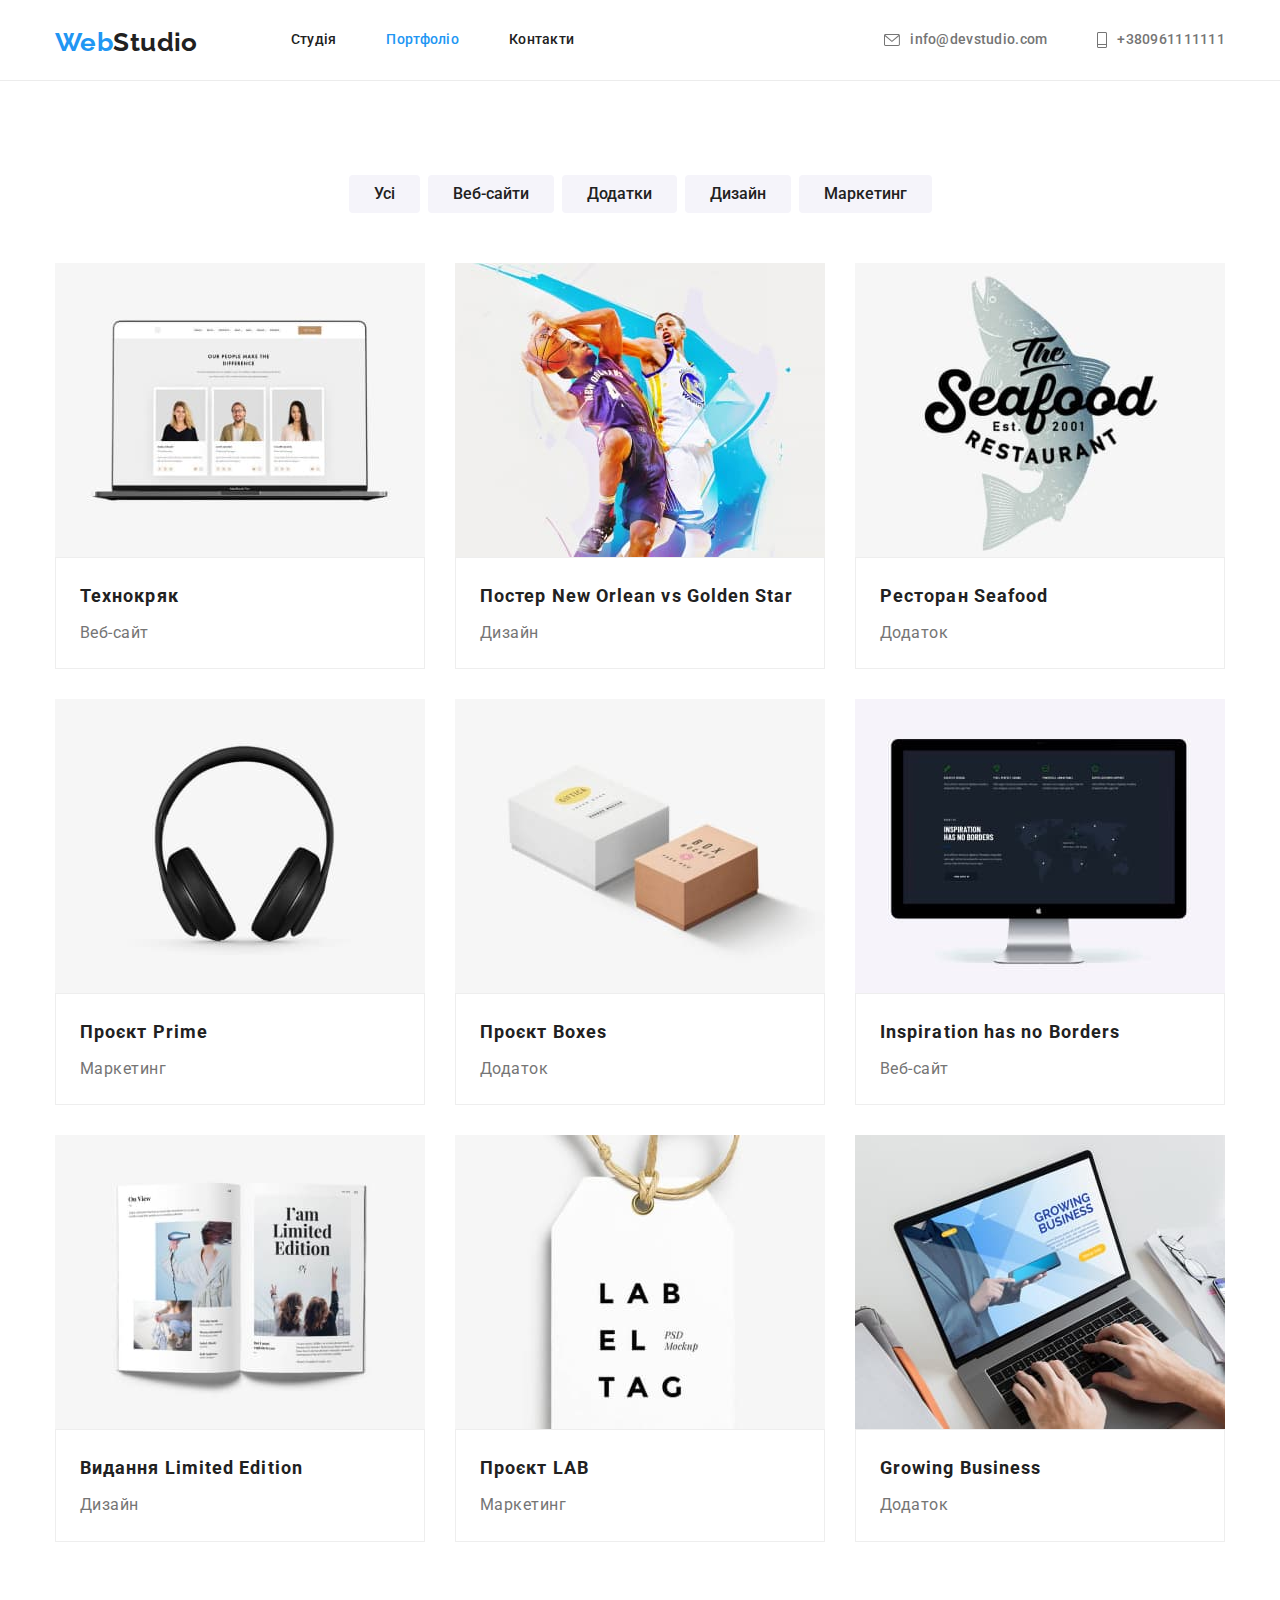
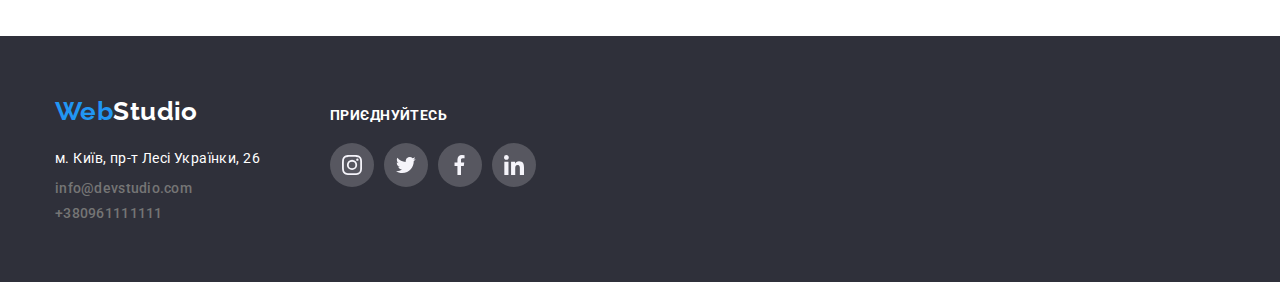
==== portfolio.html @ 4f599ad9 "5 домашка" ====
<!DOCTYPE html>
<html lang="uk">
<head>
    <meta charset="UTF-8">
    <meta http-equiv="X-UA-Compatible" content="IE=edge">
    <meta name="viewport" content="width=device-width, initial-scale=1.0">
    <title>Portfolio</title>
    <link rel="preconnect" href="https://fonts.googleapis.com"/>
    <link rel="preconnect" href="https://fonts.gstatic.com" crossorigin/>
    <link href="https://fonts.googleapis.com/css2?family=Raleway:wght@700&family=Roboto:ital,wght@0,400;0,500;0,700;1,900&display=swap" rel="stylesheet">
    <link rel="stylesheet" href="https://cdnjs.cloudflare.com/ajax/libs/modern-normalize/1.1.0/modern-normalize.min.css">
    <link rel="stylesheet" href="css/styles.css"/>
</head>
<body>
    <header class="page-header">
        <div class="container">
            <nav class="main-nav">
                <a class="logo-link" href="./index.html" lang="en">Web<span class="logo-header">Studio</span></a>
                <ul class="site-nav list">
                    <li class="item"><a href="./index.html" class="link">Студія</a></li>
                    <li class="item"><a href="./portfolio.html" class="link current">Портфоліо</a></li>
                    <li class="item"><a href="#" class="link">Контакти</a></li>
                </ul>
            </nav>      
            <ul class="contact-nav list">
                <li class="item">
                <a class="contacts-page link" href="mailto:info@devstudio.com" class="link">
                    <svg aria-label="конверт" class="button-icon" width="16" height="12">
                    <use href="./images/icons.svg#icon-envelope"></use>  
                </svg>info@devstudio.com</a></li>
                <li class="item">
                <a class="contacts-page link" href="tel:+380961111111" class="link">
                    <svg aria-label="телефон" class="smartphone" width="10" height="16"> 
                    <use href="./images/icons.svg#icon-phone"></use> 
                </svg>+380961111111</a></li>
            </ul>
        </div>
    </header>
    <main>
        <section class="port">
            <div class="container">
            <h1 class="visually-hidden">Приклади робіт</h1>
            <ul class="site-works list">
                <li class="item">
                    <button type="button" class="links">Усі</button>
                </li>
                <li class="item">
                    <button type="button" class="links">Веб-сайти</button>
                </li>
                <li class="item">
                    <button type="button" class="links">Додатки</button>
                </li>
                <li class="item">
                    <button type="button" class="links">Дизайн</button>
                </li>
                <li class="item">
                    <button type="button" class="links">Маркетинг</button>
                </li>
                
            </ul>
            <ul class="project-list">
                <li class="item">
                    <a class="hor" href=""> 
                    <img class="card-image" src="images/imgportfolio.jpg" alt="Фото приклад Веб-сайту Технокряк" width="370" style="display:block"/>
                    <div class="card-content">
                        <h2 class="works-title">Технокряк</h2>
                        <p class="works-text">Веб-сайт</p>
                    </div>
                </a>
                </li>
                <li class="item">
                    <a class="hor" href="">
                    <img class="card-image" src="images/img1portfolio.jpg" alt="Фото приклад дизайну Постер New Orlean vs Golden Star" width="370" style="display:block"/>
                    <div class="card-content">
                        <h2 class="works-title">Постер New Orlean vs Golden Star</h2>
                        <p class="works-text">Дизайн</p>
                    </div> 
                    </a>    
                </li>
                <li class="item">
                    <a class="hor" href="">
                    <img class="card-image" src="images/img2portfolio.jpg" alt="Фото приклад додатку Ресторан Seafood" width="370" style="display:block"/>
                    <div class="card-content">
                        <h2 class="works-title">Ресторан Seafood</h2>
                        <p class="works-text">Додаток</p>
                    </div>
                    </a>
                </a> 
                </li>
                <li class="item">
                    <a class="hor" href="">
                    <img class="card-image" src="images/img3portfolio.jpg" alt="Фото приклад проєкт Prime" width="370" style="display:block"/>
                    <div class="card-content">
                        <h2 class="works-title">Проєкт Prime</h2>
                        <p class="works-text">Маркетинг</p>
                    </div>
                    </a>
                </li>
                <li class="item">
                    <a class="hor" href="">
                    <img class="card-image" src="images/img4portfolio.jpg" alt="Фото приклад додатку Проєкт Boxes" width="370" style="display:block"/>
                    <div class="card-content">
                        <h2 class="works-title">Проєкт Boxes</h2>
                        <p class="works-text">Додаток</p>
                    </div> 
                    </a>
                </li>
                <li class="item">
                    <a class="hor" href="">
                    <img class="card-image" src="images/img5portfolio.jpg" alt="Фото приклад Веб-сайт Inspiration has no Borders" width="370" style="display:block"/>
                    <div class="card-content">
                    <h2 class="works-title">Inspiration has no Borders</h2>
                    <p class="works-text">Веб-сайт</p>
                    </div>
                    </a>
                </li>
                <li class="item">
                    <a class="hor" href="">
                    <img class="card-image" src="images/img6portfolio.jpg" alt="Фото приклад дизайну Видання Limited Edition" width="370" style="display:block"/>
                    <div class="card-content">
                    <h2 class="works-title">Видання Limited Edition</h2>
                    <p class="works-text">Дизайн</p>
                    </div>
                    </a>
                </li>
                <li class="item">
                    <a class="hor" href="">
                    <img class="card-image" src="images/img7portfolio.jpg" alt="Фото приклад маркетингу Проєкт LAB" width="370" style="display:block"/>
                    <div class="card-content">
                    <h2 class="works-title">Проєкт LAB</h2>
                    <p class="works-text">Маркетинг</p>
                    </div>
                    </a>
                </li>
                <li class="item">
                    <a class="hor" href="">
                    <img class="card-image" src="images/img8portfolio.jpg" alt="Фото приклад додатку Growing Business" width="370" style="display:block"/>
                    <div class="card-content">
                    <h2 class="works-title">Growing Business</h2>
                    <p class="works-text">Додаток</p>
                    </div>
                    </a>
                </li>
            </ul>
        </div>
        </section>
    </main>
    <footer class="contact-list">
    <div class="container footernew">
        <div class="footer-hub">
        <a href="./index.html" class="logof-link">Web<span class="logo-studio">Studio</span></a>
        <address class="keys">
            <ul class="contact-foot list">
                <li class="item"><a href="https://goo.gl/maps/CPtrU1FHBa2aNyZL9" class="map-link" target="_blank" rel="noopener noreferrer nofollow">м. Київ, пр-т Лесі Українки, 26</a></li>
                <li class="item"><a href="mailto:info@devstudio.com" class="link">info@devstudio.com</a></li>
                <li class="item"><a href="tel:+380961111111" class="link">+380961111111</a></li>
            </ul>
        </div>
        </address>
        <div class="super-footer">
            <p class="social-foot">Приєднуйтесь</p>
            <ul class="social-media-foot">
                <li class="block">
                    <a href="#" class="sociamod-link">
                    <svg aria-label="інстаграм" class="company-icon-footer" width = "20" height = "20">
                    <use href="./images/icons.svg#icon-instagram"></use>
                    </svg></a>
                </li>
                <li class="block">
                    <a href="#" class="sociamod-link">
                        <svg aria-label="твіттер" class="company-icon-footer" width = "20" height = "20">
                        <use href="./images/icons.svg#icon-tviter"></use>
                        </svg></a>
                </li>
                <li class="block">
                    <a href="#" class="sociamod-link">
                        <svg aria-label="фейсбук" class="company-icon-footer" width = "20" height = "20">
                        <use href="./images/icons.svg#icon-facebook"></use>
                        </svg></a>
                </li>
                <li class="block">
                    <a href="#" class="sociamod-link">
                        <svg aria-label="лінкедін" class="company-icon-footer" width = "20" height = "20">
                        <use href="./images/icons.svg#icon-linkedin"></use>
                        </svg></a>
                </li>
            </ul>
            </div>
    </footer>
    </div>
</body>
</html>
---- css/styles.css ----
:root {
    --primary-text-color:#757575;
    --title-text-color:#212121;
    --accent-color:#2196F3;
    --primary-white-color:#ffffff;
    --secondary-black-color: #2F303A;
    --super-blue-color :#188CE8;
    --fon-button-color : #F5F4FA;
    --fon-icon-color : rgba(245, 244, 250, 1);
    --icon-fons-color : rgba(175, 177, 184, 1);
    --link-icon-color : rgba(255, 255, 255, 0.1);
    --client-icon-color : rgba(33, 150, 243, 1);
    --text-people-color:rgba(117, 117, 117, 1);

    --main-font: 'Roboto',sans-serif;
    --secondary-font : 'Raleway',sans-serif;
}

/*body*/

body {
    font-size: 14px;
    background-color:var(--primary-white-color);
    color: var(--primary-text);
    font-family: 'Roboto',sans-serif;
    letter-spacing: 0.03em;
}

/*Утиліт*/
.contacts-page {
    display: flex ;
    align-items: center;
}
.button-icon {
    margin-right: 10px;
    align-items: center;
    fill: currentColor;
}
.button-icon:hover,
.smartphone {
    fill: var(--accent-color);
}
.smartphone {
    align-items: center;
    margin-right: 10px;
    fill: currentColor;
}
.customers-list .fixt {
    display: flex;
    align-items: center;
    cursor: pointer;
    border-radius: 4px;
    justify-content: center;
    width: 170px;
    height: 92px;
    margin-right: 30px;
}
.customers-list .omga{
    fill: var(--icon-fons-color);
}
.omga:hover,
.omga:focus {
    border: 1px solid var(--accent-color);
    fill: var(--accent-color);
}
.sociamod-link:hover,
.sociamod-link:focus {
    background-color: var(--accent-color);
    fill:var(--primary-white-color);
}
.sociamod-links:hover,
.sociamod-links:focus {
    background-color: var(--accent-color);
    fill: var(--primary-white-color);
}

.omga { 
    text-decoration: none;
    width: 100%;
    height: 100%;
    display: flex;
    align-items: center;
    justify-content: center;

    border: 1px solid var(--icon-fons-color);
    border-radius: 4px;
    fill: var(--accent-color);
}

.features-list .superio {
    display: flex;
    align-items: center;
    justify-content: center;
    border-radius: 4px;
    background-position: center;
    height: 120px;
}

.person-card {
    background-color: var(--primary-white-color);
}


.list {
    list-style: none;
    padding: 0;
    margin: 0;
}
.container {
    width: 1200px;
    margin-left: auto;
    margin-right: auto;
    padding-left: 15px;
    padding-right: 15px;
}
.page-header {
    border-bottom: 1px solid rgba(236, 236, 236, 1) ;
 
}
.page-header>.container{
       display: flex;
} 
/*Main-nav*/

.main-nav {
    display: flex;
    width: 1200;
    align-items: center;
    border: rgba(236, 236, 236, 1);
}
 /*WebStudio*/

.logo-link {
    color:var(--accent-color);
    font-family: var(--secondary-font);

    font-weight: 700;
    font-size: 26px;
    line-height: 1.19;
    text-decoration: none;
    padding-top: 25px;
}
.logo-header {
    color:var(--title-text-color) ;
}
/*Site nav*/
.site-nav .link,
.site-nav .list {
    color: var(--title-text-color);

    font-weight: 500;
    font-size: 14px;
    line-height: 1.14;
    letter-spacing: 0.02em;
    text-decoration: none;
}
.site-nav .link:hover, 
.site-nav .link:focus {
    color:var(--accent-color);
}
.site-nav .link.current {
    color: var(--accent-color);
}
.site-nav  {
    display: flex;
    margin-left: 93px;
}
.site-nav .item {
    margin-right: 0px;
}
.site-nav .item:not(:last-child) {
    margin-right: 50px;
}
.site-nav .link {
    display: block;
    padding-top:  32px;
    padding-bottom: 32px;
}

/*Contact nav*/

.contact-nav .link {
    color: var(--primary-text-color);

    font-weight: 500;
    font-size: 14px;
    line-height: 1.14;
    letter-spacing: 0.02em;
    text-decoration: none;

    display: flex;
    padding-top:  32px;
    padding-bottom: 32px;
    align-items: center;
}
.contact-nav .link:hover, 
.contact-nav .link:focus {
    color: var(--accent-color);
}
.site-nav .list {
    color: var(--primary-text-color);
    font-weight: 500;
    font-size: 14px;
    line-height: 1.14;
    letter-spacing: 0.02em;
    text-decoration: none;
}
.contact-nav {
    display: flex;
    margin-left: auto;
}
.contact-nav .item {
    margin-right: 0px;
}
.contact-nav .item:not(:last-child) {
    margin-right: 50px;
}

/*Hero*/

.hero {
    max-width: 1600px;
    height: 600px;
    background-image: linear-gradient(to right,rgba(47, 48, 58, 0.4),rgba(47, 48, 58, 0.4)), url(../images/img-fone.jpg);
    background-repeat: no-repeat;
    background-position: center;
    text-align: center;
    margin-top: 0;
    margin: 0px auto;
    padding-bottom: 200px;
    padding-top: 200px;
}
h1,h2,h3 { margin: 0px;
}

.hero-title {
    margin-bottom: 30px;

    color:var(--primary-white-color) ;
    
    font-weight: 900;
    font-size: 44px;
    line-height: 1.37;
    letter-spacing: 0.06em;
    text-transform: uppercase;
}

/*features*/
.mario {
    margin-top: 30px;
}

.features-list .title {
    color: var(--title-text-color);

    font-weight: 700;
    font-size: 14px;
    line-height: 1.14;
    text-transform: uppercase;
    
    margin-top: 0;
    margin-bottom: 10px;
}
.features-list .text {
    color: var(--primary-text-color);
    
    font-weight: 400;
    font-size: 14px;
    line-height: 1.7;

    margin-top: 0px;
    margin-bottom: 0px;
}
.features-list {
    display: flex;
}
.features-list .title {
    margin-bottom: 10px;
}
.features-list .item {
    content: "";
    display: block;
    height: 120px;
    background-size: contain;
    background-repeat: no-repeat;
    background-position: center;
    background-color: var(--fon-icon-color);
}
.features-list .item {
    width: 270px;
    margin-left: 0px;
}
.features-list .item:not(:first-child) {
    margin-left: 30px;
}

/*Our work*/

.rutin {
    padding-bottom: 94px;
    padding-top: 94px;
}
.work-list {
    color: var(--title-text-color);
    
    font-weight: 700;
    font-size: 36px;
    line-height: 1.17;
    text-align: center;
    
    margin-top: 0px;
    margin-bottom: 50px;
}
.work-list .title {
    color: var(--title-text-color);

    font-weight: 500;
    font-size: 16px;
    line-height: 1.19;
    text-align: center;
}
.our-list {
    display: flex;
    text-align: center;
    margin: 0px;
    padding: 0px;
}
.our-list .item {
    display: block;
    list-style: none;
}
.our-list .item {
    margin-right: 0px;
}
.our-list .item:not(:last-child) {
    margin-right: 30px; 
}
.blocks {
    display: block;
}

/*Team*/

.fone {
    background-color: var(--fon-button-color);
    padding-top: 94px;
    padding-bottom: 94px;
}
.team-list {
    display: flex;
    margin: 0px;
    padding: 0px;
    list-style: none;
}
.working-list {
    color: var(--title-text-color);
    font-weight: 700;
    font-size: 36px;
    line-height: 1.17;
    text-align: center;
    margin-top: 0px;
    margin-bottom: 50px;
}
.work-platform {
    background: var(--primary-white-color) ;
    box-shadow: 0px 1px 3px rgba(0, 0, 0, 0.12), 0px 1px 1px rgba(0, 0, 0, 0.14), 0px 2px 1px rgba(0, 0, 0, 0.2);
    border-radius: 0px 0px 4px 4px;

    width: 270px;
    text-align: center;
}
.work-platform {
    margin-right: 0px;
}
.work-platform:not(:last-child) {
    margin-right: 30px;
}
.work-platform .title {
    margin-top: 0px;
}
.work-platform .text {
    margin-top: 0px;
    color: var(--text-people-color)
}
.work-list .text{
    color: var(--primary-text-color);

    font-weight: 400;
    font-size: 16px;
    line-height: 19px;
    text-align: center;
}
.team-list .title {
    margin-bottom: 10px;
}
.portal {
   padding: 30px;
}
.portal .text {
    margin: 0px;
}
.media {
    display: flex;
    list-style: none;
    border-radius: 50px;
    margin-top: 16px;
    padding: 0px;
    justify-content: center;
    gap: 10px;
}

.media .sociamod-links{
    width: 44px;
    height: 44px;
    border-radius: 50%;
    display: flex;
    justify-content: center;
    align-items: center;
    cursor: pointer;
}

.sociamod-links {
    width: 100%;
    height: 100%;
    display: flex;
    align-items: center;
    justify-content: center;
    background-color: var(--link-icon-color);
    border-radius: 50%;
    fill: var(--icon-fons-color);
  }
/*Newfolder*/
.newfolder {
    background-color: var(--primary-white-color);
    padding-top: 94px;
    padding-bottom: 94px;
}
.folder-list {
    color: var(--title-text-color);
    font-weight: 700;
    font-size: 36px;
    line-height: 1.17;
    text-align: center;
    margin-top: 0px;
    margin-bottom: 50px;
}
.customers-list {
    display: flex;
    margin: 0px;
    padding: 0px;
    list-style: none;
}
.fixt {
    background: var(--primary-white-color) ;
    border-radius: 0px 0px 4px 4px;

    width: 170px;
    height: 92px;
    text-align: center;
}
.fixt {
    margin-right: 0px;
}
.fixt:not(:last-child) {
    margin-right: 30px;
}
.customers-list .fixt {
    margin-right: 0px;
}
.customers-list .fixt:not(:last-child) {
margin-right: 30px;
}

/*Button*/

.button {
    font-family: inherit;
}
.site-works .links {
    border-radius: 4px;
}
.site-works .links {
    border-radius: 4px ;
}

.button .links:hover, 
.button .links:focus {
    background-color : var(--super-blue-color);
    color: var(--primary-white-color);
    cursor:pointer;
    box-shadow: 0px 3px 1px rgba(0, 0, 0, 0.1), 0px 1px 2px rgba(0, 0, 0, 0.08),
    0px 2px 2px rgba(0, 0, 0, 0.12);
}

.site-works .links {
    background-color: var(--fon-button-color);
    color: var(--title-text-color);
    font-weight: 500;
    font-size: 16px;
    line-height: 1.6;
    text-align: center;
    border:none;
}
.links {
    padding : 6px 25px;
}
.button-primary {
    min-width: 216px;
    display:inline-block;
    padding: 10px 32px;
   
    background-color: var(--accent-color);
    color: var(--primary-white-color);
    box-shadow: 0px 4px 4px rgba(0, 0, 0, 0.15);
    border-radius: 4px;
    border:none;
    font-family: inherit;
    font-size: 16px;
    font-weight: 700;
    line-height: 1.88;
    text-align: center;
}
.button-primary:hover, 
.button-primary:focus {
    background-color : var(--super-blue-color);
    color: var(--primary-white-color);
    cursor:pointer;
}
.link,.links {
    cursor:pointer;
}
.contact-list {
    background-color: var(--secondary-black-color);
}
.contact-foot .link:hover, 
.contact-foot .link:focus {
    color: var(--accent-color);
}
.contact-foot .link {
    color: var(--primary-text-color);

    font-weight: 500;
    font-size: 14px;
    line-height: 1.14;
    letter-spacing: 0.02em;
    text-decoration: none;
}

.logo-link {
    margin: 0px;
    padding-bottom: 20px;
}
.logo-studio {
    color: var(--primary-white-color);
}
.map-link {
    color: var(--primary-white-color);

    font-weight: 400;
    font-size: 14px;
    line-height: 1.7;
    text-decoration: none;
}

/*portmain*/

.port {
    padding-bottom: 94px;
    padding-top: 94px;

}
.works-title {
    color: var(--title-text-color);

    font-weight: 700;   
    font-size: 18px;
    line-height: 2.0;
    letter-spacing: 0.06em;
    margin-top: 0px;
    text-align: center;
    margin-bottom: 4px;
}
.works-text {
    color: var(--primary-text-color);
    font-weight: 400;
    font-size: 16px;
    line-height: 1.9;
    letter-spacing: 0.03em;
    margin-top: 0px;
    text-align: center;
}
.site-works .link {
    background-color: var(--fon-button-color);
    color: var(--title-text-color);
    font-weight: 500;
    font-size: 16px;
    line-height: 1.6;
    text-align: center;
    border:none;
}
.site-works .link:hover, 
.site-works .link:focus {
    background-color: var(--accent-color);
    color: var(--primary-white-color);
}
.site-works .links:hover, 
.site-works .links:focus {
    background-color: var(--accent-color);
    color: var(--primary-white-color);
    box-shadow: 0px 3px 1px rgba(0, 0, 0, 0.1), 0px 1px 2px rgba(0, 0, 0, 0.08),
    0px 2px 2px rgba(0, 0, 0, 0.12);
}
.hor:hover,
.hor:focus {
    display: block;
    box-shadow: 0px 1px 1px rgba(0, 0, 0, 0.12), 0px 4px 4px rgba(0, 0, 0, 0.06),
      1px 4px 6px rgba(0, 0, 0, 0.16);
} 

.site-works {
    display: flex;
    justify-content: center; 
    margin-bottom: 50px;
    align-items: center;
}
.site-works .item {
    margin-right: 0px;
}
.site-works .item:not(:last-child) {
    margin-right: 8px;
}
.project-list {
    display: flex;
    flex-wrap: wrap;
    list-style: none;
    margin-left: 0px;
    padding: 0px;
    margin-top: 0px;
    margin-bottom: -30px;
    margin-right: -30px;
}
.project-list .item {
    margin-bottom: 30px;
    margin-right: 30px;
    width: 370px;
    padding: 0px;
}
    .hor {
    text-decoration: none;
}
.card-content {
    padding: 20px 24px;
    border: 1px solid rgba(238, 238, 238, 1)

}
.works-title {
    text-align: left;
}
.works-text {
    text-align: left;
    margin: 0px;
}

/*Special*/

.special {
    margin-top: 0;
    padding-top: 94px;
    padding-bottom: 94px;
  }
.visually-hidden {
    position: absolute;
      white-space: nowrap;
      width: 1px;
      height: 1px;
      overflow: hidden;
      border: 0;
      padding: 0;
      clip: rect(0 0 0 0);
      clip-path: inset(50%);
      margin: -1px;
  }
  .logof-link {
    color:var(--accent-color);
    font-family: var(--secondary-font);

    font-weight: 700;
    font-size: 26px;
    line-height: 1.19;
    text-decoration: none;
  }
  .logof-link {
    margin: 0px;
    padding-bottom: 20px;
  }
  .keys {
    font-style: normal;
    margin-top: 20px;
  }
  .contact-list {
    padding-top: 60px;
    padding-bottom: 60px;
  }
  .contact-foot .item {
    margin-bottom: 0px;
  }
  .contact-foot .item:not(:last-child) {
    margin-bottom: 9px;
  }


  .super-footer {
    margin-left: 70px;
  }
  .social-foot {
    font-weight: 700;
    font-size: 14px;
    text-transform: uppercase;
    font-style: normal;
    color: var(--primary-white-color);
    margin: 0px;
    padding: 0px;
  }
  .social-media-foot {
    display: flex;
    justify-content: center;
    margin-top: 20px;
    border-radius: 50px;
    list-style: none;
    padding: 0px;
    margin: 0px;
    margin-top: 20px;
  }
  .social-media-foot .block {
    width: 44px;
    height: 44px;
    fill: var(--fon-button-color);
    
    display: flex;

    cursor: pointer;
    margin-right: 10px;
    background: rgba(255, 255, 255, 0.1);
    border-radius: 50%;

    justify-content: center;
    align-items: center;
  }
  .footernew {
    display: flex;
    align-items: baseline;
  } 
  .footer-hub {
    display: block;
  }
  .sociamod-link {
    width: 100%;
    height: 100%;
    display: flex;
    align-items: center;
    justify-content: center;
    fill: var(--fon-button-color);
    background-color: var(--link-icon-color);
    border-radius: 50%;
  }
  .social-media-foot .block {
    margin: 0px;
  }
  .social-media-foot .block:not(:last-child) {
    margin-right: 10px;
  }
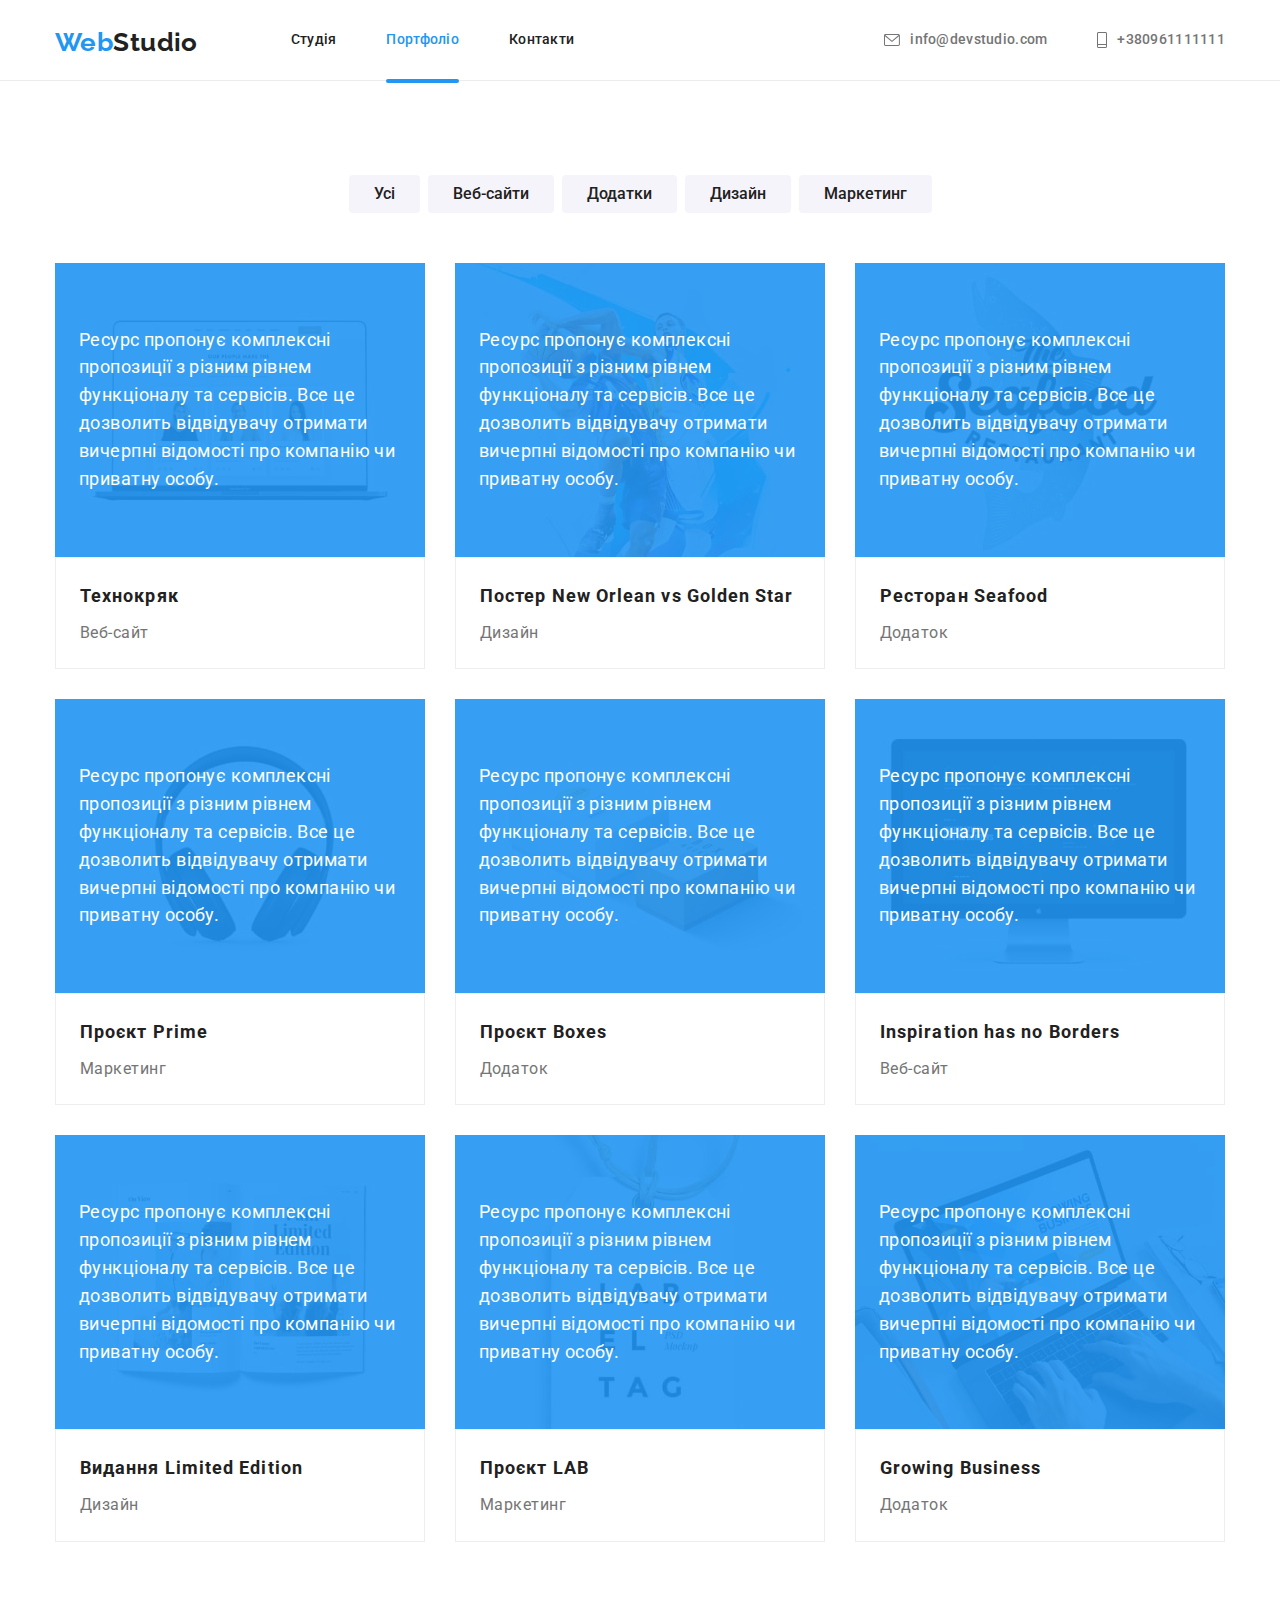
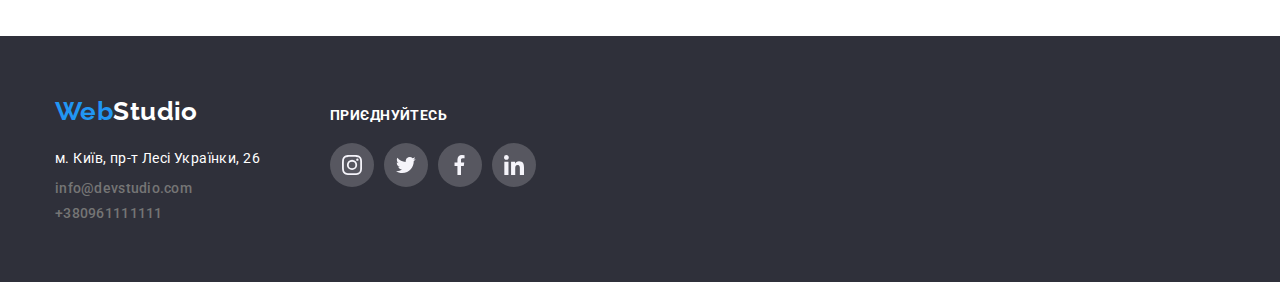
==== commit ff15f747: "Частково Портфоліо" ====
--- a/portfolio.html
+++ b/portfolio.html
@@ -60,8 +60,15 @@
             </ul>
             <ul class="project-list">
                 <li class="item">
-                    <a class="hor" href=""> 
+                    <a class="hor" href="">
+                        <div class="overlay-con"> 
                     <img class="card-image" src="images/imgportfolio.jpg" alt="Фото приклад Веб-сайту Технокряк" width="370" style="display:block"/>
+                <p class="overlaytext">
+                    Ресурс пропонує комплексні пропозиції з різним рівнем
+                    функціоналу та сервісів. Все це дозволить відвідувачу
+                    отримати вичерпні відомості про компанію чи приватну особу.
+                </p>        
+                </div>
                     <div class="card-content">
                         <h2 class="works-title">Технокряк</h2>
                         <p class="works-text">Веб-сайт</p>
@@ -70,7 +77,14 @@
                 </li>
                 <li class="item">
                     <a class="hor" href="">
+                        <div class="overlay-con"> 
                     <img class="card-image" src="images/img1portfolio.jpg" alt="Фото приклад дизайну Постер New Orlean vs Golden Star" width="370" style="display:block"/>
+                    <p class="overlaytext">
+                        Ресурс пропонує комплексні пропозиції з різним рівнем
+                        функціоналу та сервісів. Все це дозволить відвідувачу
+                        отримати вичерпні відомості про компанію чи приватну особу.
+                    </p>        
+                    </div>
                     <div class="card-content">
                         <h2 class="works-title">Постер New Orlean vs Golden Star</h2>
                         <p class="works-text">Дизайн</p>
@@ -79,7 +93,14 @@
                 </li>
                 <li class="item">
                     <a class="hor" href="">
+                        <div class="overlay-con"> 
                     <img class="card-image" src="images/img2portfolio.jpg" alt="Фото приклад додатку Ресторан Seafood" width="370" style="display:block"/>
+                    <p class="overlaytext">
+                        Ресурс пропонує комплексні пропозиції з різним рівнем
+                        функціоналу та сервісів. Все це дозволить відвідувачу
+                        отримати вичерпні відомості про компанію чи приватну особу.
+                    </p>        
+                    </div>
                     <div class="card-content">
                         <h2 class="works-title">Ресторан Seafood</h2>
                         <p class="works-text">Додаток</p>
@@ -89,7 +110,14 @@
                 </li>
                 <li class="item">
                     <a class="hor" href="">
+                        <div class="overlay-con"> 
                     <img class="card-image" src="images/img3portfolio.jpg" alt="Фото приклад проєкт Prime" width="370" style="display:block"/>
+                    <p class="overlaytext">
+                        Ресурс пропонує комплексні пропозиції з різним рівнем
+                        функціоналу та сервісів. Все це дозволить відвідувачу
+                        отримати вичерпні відомості про компанію чи приватну особу.
+                    </p>        
+                    </div>
                     <div class="card-content">
                         <h2 class="works-title">Проєкт Prime</h2>
                         <p class="works-text">Маркетинг</p>
@@ -98,7 +126,14 @@
                 </li>
                 <li class="item">
                     <a class="hor" href="">
+                        <div class="overlay-con"> 
                     <img class="card-image" src="images/img4portfolio.jpg" alt="Фото приклад додатку Проєкт Boxes" width="370" style="display:block"/>
+                    <p class="overlaytext">
+                        Ресурс пропонує комплексні пропозиції з різним рівнем
+                        функціоналу та сервісів. Все це дозволить відвідувачу
+                        отримати вичерпні відомості про компанію чи приватну особу.
+                    </p>        
+                    </div>
                     <div class="card-content">
                         <h2 class="works-title">Проєкт Boxes</h2>
                         <p class="works-text">Додаток</p>
@@ -107,7 +142,14 @@
                 </li>
                 <li class="item">
                     <a class="hor" href="">
+                        <div class="overlay-con"> 
                     <img class="card-image" src="images/img5portfolio.jpg" alt="Фото приклад Веб-сайт Inspiration has no Borders" width="370" style="display:block"/>
+                    <p class="overlaytext">
+                        Ресурс пропонує комплексні пропозиції з різним рівнем
+                        функціоналу та сервісів. Все це дозволить відвідувачу
+                        отримати вичерпні відомості про компанію чи приватну особу.
+                    </p>        
+                    </div>
                     <div class="card-content">
                     <h2 class="works-title">Inspiration has no Borders</h2>
                     <p class="works-text">Веб-сайт</p>
@@ -116,8 +158,14 @@
                 </li>
                 <li class="item">
                     <a class="hor" href="">
+                        <div class="overlay-con"> 
                     <img class="card-image" src="images/img6portfolio.jpg" alt="Фото приклад дизайну Видання Limited Edition" width="370" style="display:block"/>
-                    <div class="card-content">
+                    <p class="overlaytext">
+                        Ресурс пропонує комплексні пропозиції з різним рівнем
+                        функціоналу та сервісів. Все це дозволить відвідувачу
+                        отримати вичерпні відомості про компанію чи приватну особу.
+                    </p>        
+                    </div><div class="card-content">
                     <h2 class="works-title">Видання Limited Edition</h2>
                     <p class="works-text">Дизайн</p>
                     </div>
@@ -125,7 +173,14 @@
                 </li>
                 <li class="item">
                     <a class="hor" href="">
+                        <div class="overlay-con"> 
                     <img class="card-image" src="images/img7portfolio.jpg" alt="Фото приклад маркетингу Проєкт LAB" width="370" style="display:block"/>
+                    <p class="overlaytext">
+                        Ресурс пропонує комплексні пропозиції з різним рівнем
+                        функціоналу та сервісів. Все це дозволить відвідувачу
+                        отримати вичерпні відомості про компанію чи приватну особу.
+                    </p>        
+                    </div>
                     <div class="card-content">
                     <h2 class="works-title">Проєкт LAB</h2>
                     <p class="works-text">Маркетинг</p>
@@ -134,7 +189,14 @@
                 </li>
                 <li class="item">
                     <a class="hor" href="">
+                        <div class="overlay-con"> 
                     <img class="card-image" src="images/img8portfolio.jpg" alt="Фото приклад додатку Growing Business" width="370" style="display:block"/>
+                    <p class="overlaytext">
+                        Ресурс пропонує комплексні пропозиції з різним рівнем
+                        функціоналу та сервісів. Все це дозволить відвідувачу
+                        отримати вичерпні відомості про компанію чи приватну особу.
+                    </p>        
+                    </div>
                     <div class="card-content">
                     <h2 class="works-title">Growing Business</h2>
                     <p class="works-text">Додаток</p>
--- a/css/styles.css
+++ b/css/styles.css
@@ -11,6 +11,10 @@
     --link-icon-color : rgba(255, 255, 255, 0.1);
     --client-icon-color : rgba(33, 150, 243, 1);
     --text-people-color:rgba(117, 117, 117, 1);
+    --drop-top-color :rgba(255, 255, 255, 1);
+    --new-hm5-color: rgba(47, 48, 58, 0.8);
+    --over-back-color:rgba(33, 150, 243, 0.9);
+
 
     --main-font: 'Roboto',sans-serif;
     --secondary-font : 'Raleway',sans-serif;
@@ -25,7 +29,60 @@
     font-family: 'Roboto',sans-serif;
     letter-spacing: 0.03em;
 }
-
+.backdrop {
+    position: fixed;
+    top: 0;
+    left: 0;
+    width: 100%;
+    height: 100%;
+    background-color:rgba(0, 0, 0, 0.2) ;
+}
+.backdrop.is-hidden {
+    opacity: 0;
+    pointer-events: none;
+}
+.modal {
+    position: absolute;
+    top: 50%;
+    left: 50%;
+    transform: translate(-50%,-50%);
+
+    width: 528px;
+    height: 521px;
+ 
+    background-color:var(--primary-white-color);
+    box-shadow: 0px 1px 3px rgba(0, 0, 0, 0.12), 0px 1px 1px rgba(0, 0, 0, 0.14), 0px 2px 1px rgba(0, 0, 0, 0.2);
+    border-radius: 4px;
+}
+
+
+
+.link.current::after {
+    position: absolute;
+    content:"";
+    left: 0;
+    bottom: -3px;
+    width: 100%;
+    height: 4px;
+    display: block;
+    background-color: var(--accent-color);
+    border-radius: 2px;
+}
+.link {
+    position: relative;
+    color: var(--article-color);
+    font-weight: 500;
+    line-height: 1.14;
+    letter-spacing: 0.02em;
+  
+    display: inline-block;
+}
+.site-nav .link.current {
+    color: var(--accent-color);
+  }
+.site-nav .item {
+    position: relative;
+  }
 /*Утиліт*/
 .contacts-page {
     display: flex ;
@@ -326,8 +383,11 @@
     padding: 0px;
 }
 .our-list .item {
+    position: relative;
+
     display: block;
     list-style: none;
+
 }
 .our-list .item {
     margin-right: 0px;
@@ -338,7 +398,28 @@
 .blocks {
     display: block;
 }
-
+.distext {
+    color: var(--primary-white-color);
+    font-family: var(--main-font);
+    font-style: normal;
+    font-weight: 700;
+    font-size: 14px;
+    line-height: 1.14;
+    text-align: center;
+    text-transform: uppercase;
+}
+.product {
+    position: absolute;
+    
+    display: flex;
+    align-items: center;
+    justify-content: center;
+    bottom: 0;
+    left: 0;
+    width: 100%;
+    height: 70px;
+    background-color:var(--new-hm5-color);
+}
 /*Team*/
 
 .fone {
@@ -561,6 +642,27 @@
     line-height: 1.7;
     text-decoration: none;
 }
+
+/*Portfolio page*/
+.overlay-con {
+    position: relative;
+}
+.overlaytext {
+    position: absolute;
+    top: 0;
+    left: 0;
+    width: 100%;
+    height: 100%;
+
+    padding: 63px 24px;
+    font-weight: 400;
+    font-size: 18px;
+    line-height: 1.55;
+    background-color:var(--over-back-color) ;
+    color: var(--primary-white-color);
+    margin: 0;
+}
+
 
 /*portmain*/
 
